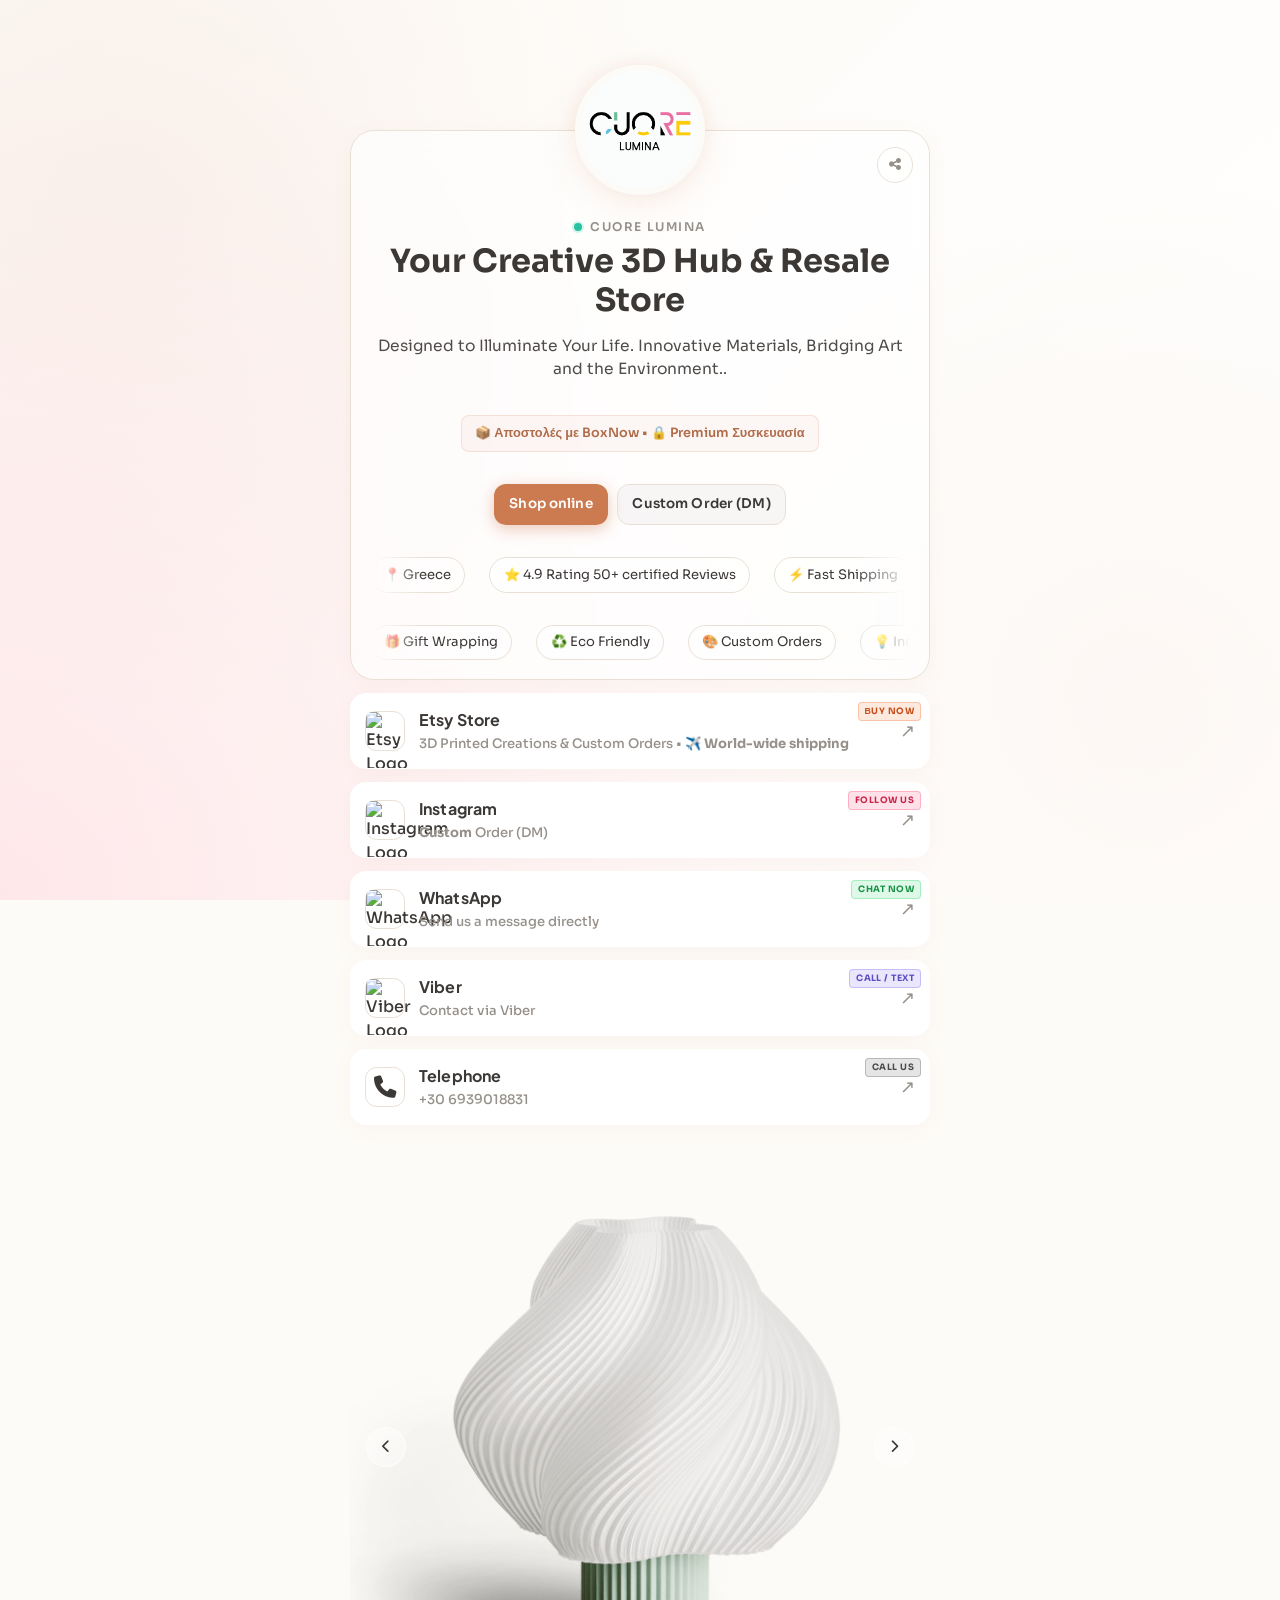
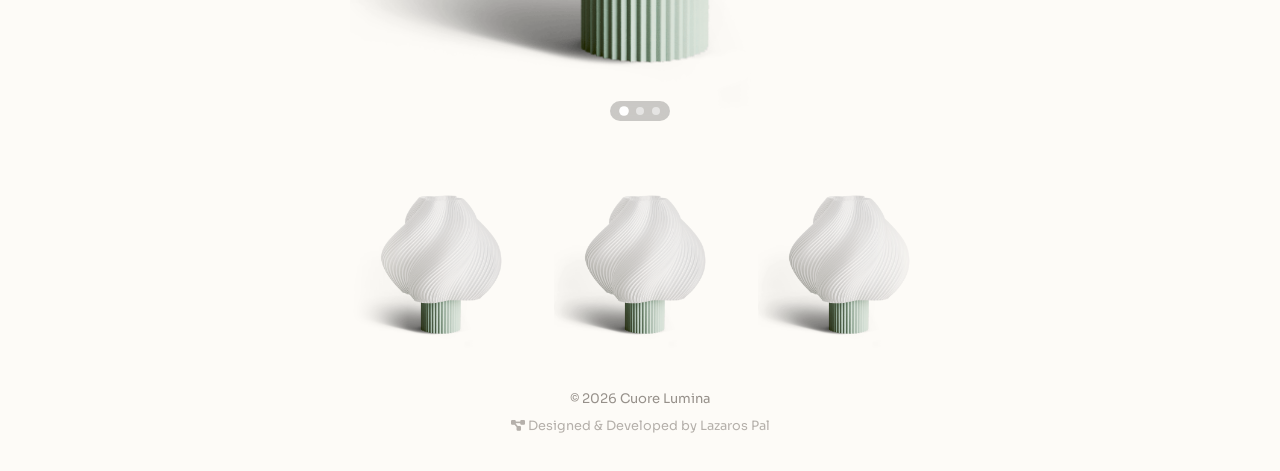
==== index.html @ 515c7767 "Add files via upload" ====
<!doctype html>
<html lang="el">
  <head>
    <meta charset="UTF-8" />
    <meta name="viewport" content="width=device-width, initial-scale=1" />
    <title>Cuore Lumina | Innovative 3D Art & Decor</title>
    
    <!-- Favicon & Icons -->
    <link rel="icon" type="image/x-icon" href="imgs/favicon_io/favicon.ico">
    <link rel="apple-touch-icon" sizes="180x180" href="imgs/favicon_io/apple-touch-icon.png">
    <link rel="icon" type="image/png" sizes="32x32" href="imgs/favicon_io/favicon-32x32.png">
    <link rel="icon" type="image/png" sizes="16x16" href="imgs/favicon_io/favicon-16x16.png">
    <link rel="manifest" href="imgs/favicon_io/site.webmanifest">

    <!-- SEO & Social Meta Tags -->
    <meta name="description" content="Official link page for Cuore Lumina. Discover innovative 3D printed art, eco-friendly materials, and unique home decor designed to illuminate your life. Shop on Etsy & Contact us." />
    <meta name="keywords" content="Cuore Lumina, 3D printing, Innovative Materials, Art, Environment, Etsy, Greece, Custom 3D Prints, Home Decor, Handmade" />
    <meta name="author" content="Lazaros Pal" />
    <meta name="theme-color" content="#fdfbf7" />

    <!-- Open Graph (Facebook/Instagram/LinkedIn) -->
    <meta property="og:type" content="website" />
    <meta property="og:url" content="https://cuorelumina.gr/" />
    <meta property="og:title" content="Cuore Lumina | Innovative 3D Art & Decor" />
    <meta property="og:description" content="Designed to Illuminate Your Life. Innovative Materials, Bridging Art and the Environment. Shop unique 3D prints on Etsy." />
    <meta property="og:image" content="imgs/cuore lumina.png" />
    <meta property="og:locale" content="en_US" />

    <!-- Twitter Card -->
    <meta name="twitter:card" content="summary_large_image" />
    <meta name="twitter:url" content="https://cuorelumina.gr/" />
    <meta name="twitter:title" content="Cuore Lumina | Innovative 3D Art & Decor" />
    <meta name="twitter:description" content="Designed to Illuminate Your Life. Innovative Materials, Bridging Art and the Environment." />
    <meta name="twitter:image" content="imgs/cuore lumina.png" />

    <link rel="preconnect" href="https://fonts.googleapis.com" />
    <link rel="preconnect" href="https://fonts.gstatic.com" crossorigin />
    <link
      href="https://fonts.googleapis.com/css2?family=Sora:wght@400;500;600;700;800&family=Plus+Jakarta+Sans:wght@500;600;700&display=swap"
      rel="stylesheet"
    />
    <link rel="stylesheet" href="https://cdnjs.cloudflare.com/ajax/libs/font-awesome/6.4.0/css/all.min.css">
    <link href="https://unpkg.com/aos@2.3.1/dist/aos.css" rel="stylesheet">
    <link rel="stylesheet" href="styles.css" />
    <script defer src="script.js"></script>

    <script type="application/ld+json">
      {
        "@context": "https://schema.org",
        "@type": "Brand",
        "name": "Cuore Lumina",
        "slogan": "Designed to Illuminate Your Life",
        "image": "imgs/cuore lumina.png",
        "address": {
          "@type": "PostalAddress",
          "addressLocality": "Xanthi",
          "addressCountry": "GR"
        },
        "sameAs": [
          "https://www.instagram.com/cuorelumina",
          "https://www.etsy.com/shop/CuoreLumina"
        ]
      }
    </script>
  </head>
  <body>
    <!-- Loading Screen -->
    <div id="loader" class="loader-overlay">
      <div class="spinner-container">
        <img src="imgs/cuore lumina.png" alt="Loading..." class="spinner-logo">
        <div class="spinner-ring"></div>
      </div>
      <div class="loader-footer">
        <p>© <span id="year-loader"></span> Cuore Lumina</p>
        <p>Designed & Developed by Lazaros Pal</p>
      </div>
    </div>

    <div class="background" aria-hidden="true"></div>
    <main class="page">
      <section class="profile" data-aos="fade-down" data-aos-duration="1000">
        <!-- Share Button -->
        <button id="shareBtn" class="share-btn" aria-label="Share">
          <i class="fa-solid fa-share-nodes"></i>
        </button>

        <div class="profile-header">
          <a href="/"><img src="imgs/cuore lumina.png" alt="Cuore Lumina Logo" class="profile-logo" width="96" height="96"></a>
          <div>
            <p class="eyebrow">
              <span class="status-dot"></span>
              Cuore Lumina
            </p>
            <h1>Your Creative 3D Hub & Resale Store</h1>
          </div>
        </div>
        
        <p class="intro">
          Designed to Illuminate Your Life. Innovative Materials, Bridging Art and the Environment..
          <br><br>
          <span class="highlight-box">📦 Αποστολές με BoxNow • 🔒 Premium Συσκευασία</span>
        </p>

        <div class="cta-row" aria-label="Primary actions">
          <a
            class="cta primary"
            href="https://www.etsy.com/shop/CuoreLumina"
            target="_blank"
            rel="noopener noreferrer"
            >Shop online</a
          >
          <a
            class="cta secondary"
            href="https://www.instagram.com/cuorelumina"
            target="_blank"
            rel="noopener noreferrer"
            >Custom Order (DM)</a
          >
        </div>

        <div class="marquee-container" aria-label="Seller Stats">
            <div class="marquee-track">
                <!-- Original Content -->
                <span class="chip">📍 Greece</span>
                <span class="chip">⭐ 4.9 Rating 50+ certified Reviews</span>
                <span class="chip">⚡ Fast Shipping</span>
                <span class="chip">✅ Verified Seller</span>
                <a href="https://www.etsy.com/shop/PrintPalGR?ref=dashboard-header" target="_blank" rel="noopener noreferrer" class="chip-link"><span class="chip">✈️ World-wide shipping on Etsy Store</span></a>

                <!-- Duplicated Content for Seamless Loop -->
                <span class="chip">📍 Greece</span>
                <span class="chip">⭐ 4.9 Rating 50+ certified Reviews</span>
                <span class="chip">⚡ Fast Shipping</span>
                <span class="chip">✅ Verified Seller</span>
                <a href="https://www.etsy.com/shop/PrintPalGR?ref=dashboard-header" target="_blank" rel="noopener noreferrer" class="chip-link"><span class="chip">✈️ World-wide shipping on Etsy Store</span></a>
            </div>
        </div>

        <!-- Second Marquee -->
        <div class="marquee-container" aria-label="More Stats">
            <div class="marquee-track-reverse">
                <!-- Original Content -->
                <span class="chip">🎁 Gift Wrapping</span>
                <span class="chip">♻️ Eco Friendly</span>
                <span class="chip">🎨 Custom Orders</span>
                <span class="chip">💡 Innovative Design</span>
                <span class="chip">🔍 Quality Checked</span>

                <!-- Duplicated Content for Seamless Loop -->
                <span class="chip">🎁 Gift Wrapping</span>
                <span class="chip">♻️ Eco Friendly</span>
                <span class="chip">🎨 Custom Orders</span>
                <span class="chip">💡 Innovative Design</span>
                <span class="chip">🔍 Quality Checked</span>
            </div>
        </div>
      </section>
      <section class="links" aria-label="Shop links">
       <!-- <a
          class="card"
          data-aos="fade-up"
          data-aos-delay="50"
          href="https://vendora.gr/@lazarospal"
          target="_blank"
          rel="noopener noreferrer"
          data-accent="vendora"
        >
          <span class="badge vendora">For GR BG CY</span>
          <span class="icon logo" aria-hidden="true" style="background: transparent">
            <img
              src="https://www.google.com/s2/favicons?domain=vendora.gr&sz=64"
              alt="Vendora Logo"
              class="img-logo"
            />
          </span>
          <span class="content">
            <strong>Vendora Shop</strong>
            <small>Άμεση αγορά σε <b>Ελλάδα</b>, <b>Κύπρο</b> και <b>Βουλγαρία</b> • 4.9 ⭐ Rating 31 reviews</small>
          </span>
          <span class="arrow" aria-hidden="true">↗</span>
        </a>

        <a
          class="card"
          data-aos="fade-up"
          data-aos-delay="100"
          href="https://www.vinted.gr/member/240946193"
          target="_blank"
          rel="noopener noreferrer"
          data-accent="vinted"
        >
          <span class="badge vinted">FOR GR RO HU</span>
          <span class="icon logo" aria-hidden="true" style="background: transparent">
            <img
              src="https://www.google.com/s2/favicons?domain=vinted.gr&sz=64"
              alt="Vinted Logo"
              class="img-logo"
            />
          </span>
          <span class="content">
            <strong>Vinted</strong>
            <small>Άμεση αγορά σε <b>Ελλάδα</b>, <b>Ρουμανία</b> και <b>Ουγγαρία</b> • 5 ⭐ Rating 28 reviews</small>
          </span>
          <span class="arrow" aria-hidden="true">↗</span>
        </a>-->

        <a
          class="card"
          data-aos="fade-up"
          data-aos-delay="150"
          href="https://www.etsy.com/shop/CuoreLumina"
          target="_blank"
          rel="noopener noreferrer"
          data-accent="etsy"
        >
          <span class="badge etsy">Βuy now</span>
          <span class="icon logo" aria-hidden="true" style="background: transparent">
            <img
              src="https://www.google.com/s2/favicons?domain=etsy.com&sz=64"
              alt="Etsy Logo"
              class="img-logo"
            />
          </span>
          <span class="content">
            <strong>Etsy Store</strong>
            <small>3D Printed Creations & Custom Orders • ✈️ <b>World-wide shipping</b></small>
          </span>
          <span class="arrow" aria-hidden="true">↗</span>
        </a>

        <a
          class="card"
          data-aos="fade-up"
          data-aos-delay="200"
          href="https://www.instagram.com/cuorelumina/"
          target="_blank"
          rel="noopener noreferrer"
          data-accent="instagram"
        >
          <span class="badge instagram">follow us</span>
          <span class="icon logo" aria-hidden="true" style="background: transparent">
            <img
              src="https://www.google.com/s2/favicons?domain=instagram.com&sz=64"
              alt="Instagram Logo"
              class="img-logo"
            />
          </span>
          <span class="content">
            <strong>Instagram</strong>
            <small><b>Custom</b> Order (DM)</small>
          </span>
          <span class="arrow" aria-hidden="true">↗</span>
        </a>

        <a
          class="card"
          data-aos="fade-up"
          data-aos-delay="250"
          href="https://wa.me/306939018831?text=hi,%20I%27m%20interested%20in%20booking%20a%20Stay"
          target="_blank"
          rel="noopener noreferrer"
          data-accent="whatsapp"
        >
          <span class="badge whatsapp">Chat now</span>
          <span class="icon logo whatsapp" aria-hidden="true" style="background: transparent">
            <img
              src="https://www.google.com/s2/favicons?domain=whatsapp.com&sz=64"
              alt="WhatsApp Logo"
              class="img-logo"
            />
          </span>
          <span class="content">
            <strong>WhatsApp</strong>
            <small>Send us a message directly</small>
          </span>
          <span class="arrow" aria-hidden="true">↗</span>
        </a>

        <a
          class="card"
          data-aos="fade-up"
          data-aos-delay="300"
          href="viber://add?number=306939018831"
          target="_blank"
          rel="noopener noreferrer"
          data-accent="viber"
        >
          <span class="badge viber">Call / Text</span>
          <span class="icon logo viber" aria-hidden="true" style="background: transparent">
            <img
              src="https://www.google.com/s2/favicons?domain=viber.com&sz=64"
              alt="Viber Logo"
              class="img-logo"
            />
          </span>
          <span class="content">
            <strong>Viber</strong>
            <small>Contact via Viber</small>
          </span>
          <span class="arrow" aria-hidden="true">↗</span>
        </a>
        
        <a
          class="card"
          data-aos="fade-up"
          data-aos-delay="350"
          href="tel:+306939018831"
          data-accent="phone"
        >
          <span class="badge phone">Call Us</span>
          <span class="icon logo phone" aria-hidden="true" style="background: transparent">
            <i class="fa-solid fa-phone" style="font-size: 1.4rem; color: var(--text);"></i>
          </span>
          <span class="content">
            <strong>Telephone</strong>
            <small>+30 6939018831</small>
          </span>
          <span class="arrow" aria-hidden="true">↗</span>
        </a>
      </section>
      
      <div class="carousel-container" data-aos="fade-up" data-aos-delay="400">
        <div class="carousel-track">
          <!-- Slide 1 -->
          <div class="carousel-slide">
            <img src="imgs/219f5abedfc7fcef9a69c03b7e88f12a.png" alt="Showcase 1" class="carousel-image">
          </div>
          <!-- Slide 2 (Same image for now) -->
          <div class="carousel-slide">
            <img src="imgs/219f5abedfc7fcef9a69c03b7e88f12a.png" alt="Showcase 2" class="carousel-image">
          </div>
          <!-- Slide 3 (Same image for now) -->
          <div class="carousel-slide">
            <img src="imgs/219f5abedfc7fcef9a69c03b7e88f12a.png" alt="Showcase 3" class="carousel-image">
          </div>
        </div>
        
        <button class="carousel-btn prev-btn" aria-label="Previous Slide"><i class="fa-solid fa-chevron-left"></i></button>
        <button class="carousel-btn next-btn" aria-label="Next Slide"><i class="fa-solid fa-chevron-right"></i></button>
        
        <div class="carousel-dots"></div>
      </div>

      <!-- Image Marquee Gallery -->
      <div class="marquee-container" aria-label="Image Gallery" style="margin-top: 2.5rem; margin-bottom: 2rem;">
        <div class="marquee-track">
           <!-- Original Set -->
           <img src="imgs/219f5abedfc7fcef9a69c03b7e88f12a.png" class="marquee-img" alt="Gallery 1" loading="lazy">
           <img src="imgs/219f5abedfc7fcef9a69c03b7e88f12a.png" class="marquee-img" alt="Gallery 2" loading="lazy">
           <img src="imgs/219f5abedfc7fcef9a69c03b7e88f12a.png" class="marquee-img" alt="Gallery 3" loading="lazy">
           <img src="imgs/219f5abedfc7fcef9a69c03b7e88f12a.png" class="marquee-img" alt="Gallery 4" loading="lazy">
           <img src="imgs/219f5abedfc7fcef9a69c03b7e88f12a.png" class="marquee-img" alt="Gallery 5" loading="lazy">
           
           <!-- Duplicated Set -->
           <img src="imgs/219f5abedfc7fcef9a69c03b7e88f12a.png" class="marquee-img" alt="Gallery 1" loading="lazy">
           <img src="imgs/219f5abedfc7fcef9a69c03b7e88f12a.png" class="marquee-img" alt="Gallery 2" loading="lazy">
           <img src="imgs/219f5abedfc7fcef9a69c03b7e88f12a.png" class="marquee-img" alt="Gallery 3" loading="lazy">
           <img src="imgs/219f5abedfc7fcef9a69c03b7e88f12a.png" class="marquee-img" alt="Gallery 4" loading="lazy">
           <img src="imgs/219f5abedfc7fcef9a69c03b7e88f12a.png" class="marquee-img" alt="Gallery 5" loading="lazy">
        </div>
      </div>

      <footer class="footer reveal-up">
        <p>© <span id="year"></span> Cuore Lumina</p>
        <div class="developer-signature">
        <i class="fas fa-project-diagram"></i>  Designed & Developed by <a href="https://github.com/Lazpal" target="_blank" rel="noopener noreferrer">Lazaros Pal</a>
    </div>  
    </footer>
    </main>

    <!-- Share Modal -->
    <dialog id="shareModal" class="share-modal">
        <div class="modal-content">
            <button class="modal-close" id="closeModal">&times;</button>
            <h3 style="margin-top: 0;">Scan or Share</h3>
            <div class="qr-container">
                <img id="qrCode" src="" alt="QR Code" class="qr-code">
            </div>
            <p class="modal-text">Scan to visit on mobile</p>
            <div class="share-actions">
                <button class="share-action-btn" id="copyLink">
                    <i class="fa-regular fa-copy"></i>
                    <span>Copy Link</span>
                </button>
                <button class="share-action-btn" id="nativeShare">
                    <i class="fa-solid fa-share-nodes"></i>
                    <span>Share</span>
                </button>
            </div>
        </div>
    </dialog>

    <!-- AOS Animation Library -->
    <script src="https://unpkg.com/aos@2.3.1/dist/aos.js"></script>
    
    <!-- Quicklink Library -->
    <script src="https://unpkg.com/quicklink@2.3.0/dist/quicklink.umd.js"></script>
    <script>
      // Initialize AOS
      AOS.init({
        duration: 800,
        once: true,
        offset: 50
      });

      // Initialize Quicklink when the page loads
      window.addEventListener('load', () => {
         quicklink.listen({
          limit: 5 // Limit parallel requests to save bandwidth
         }); 
      });
    </script>
  </body>
</html>
---- styles.css ----
:root {
  /* Cuore Lumina Theme - Warm & Natural */
  --bg: #fdfbf7; /* Very light warm beige/cream */
  --surface: #ffffff;
  --surface-strong: #f4efe9;
  --text: #3c3836; /* Warm dark grey/brown */
  --muted: #96908a;
  --line: #e8e0d5;

  /* Brand Accents */
  --primary-accent: #cc7a50; /* Terracotta / Warm Clay */
  --secondary-accent: #e6b89c; /* Soft Peach / Light Clay */
  --glow-color: rgba(204, 122, 80, 0.4);
  
  --vendora: #28c2a0;
  --vinted: #007782;
  --etsy: #f46b2d;
  --instagram: #E1306C;
  --telegram: #0088cc;
  --whatsapp: #25D366;
  --viber: #7360f2;
  --phone: #555555;

  --radius-lg: 24px;
  --radius-md: 16px;
  --max-width: 580px;

  --shadow-sm: 0 4px 20px rgba(204, 122, 80, 0.06);
  --shadow-lg: 0 10px 40px rgba(204, 122, 80, 0.12);
  --transition-normal: 0.3s cubic-bezier(0.25, 0.46, 0.45, 0.94);
}

* {
  box-sizing: border-box;
}

::selection {
  background: rgba(204, 122, 80, 0.2);
  color: var(--text);
}

/* Custom Scrollbar */
::-webkit-scrollbar {
  width: 8px;
}

::-webkit-scrollbar-track {
  background: var(--bg);
}

::-webkit-scrollbar-thumb {
  background: var(--secondary-accent);
  border-radius: 4px;
}

::-webkit-scrollbar-thumb:hover {
  background: var(--primary-accent);
}

html,
body {
  margin: 0;
  min-height: 100%;
}

body {
  margin: 0;
  min-height: 100%;
  color: var(--text);
  font-family: "Sora", "Segoe UI", sans-serif;
  background: var(--bg);
  line-height: 1.5;
  -webkit-font-smoothing: antialiased;
  text-rendering: optimizeLegibility;
  overflow-x: hidden;
  /* Removed animation: fadeIn from body to prevent loader from fading */
}

a {
    text-decoration: none;
    color: inherit;
    transition: var(--transition-normal);
}

a:hover {
    transform: translateY(-2px);
    box-shadow: var(--shadow-lg);
    color: var(--text); 
}

/* Animated underline for Card Titles and Chip links */
.card strong,
.chips a span {
  position: relative;
  display: inline-block;
  width: fit-content; /* Ensure underline only spans the text width, not the flex/grid item width */
}

.card strong::after,
.chips a span::after {
  content: '';
  position: absolute;
  width: 0;
  height: 2px;
  bottom: -2px;
  left: 0;
  background: var(--text);
  transition: width 0.3s ease;
}

.card:hover strong::after,
.chips a:hover span::after {
  width: 100%;
}

ul {
    list-style: none;
}

button {
    border: none;
    background: none;
    cursor: pointer;
    font-family: inherit;
}


/* Body Animation on Load */
body {
  margin: 0;
  font-family: "Sora", "Segoe UI", sans-serif;
  line-height: 1.5;
  background-color: var(--bg);
  color: var(--text);
  overflow-x: hidden;
  /* animation: fadeIn 1.2s ease-out; REMOVED to keep loader visible */
  -webkit-font-smoothing: antialiased;
  text-rendering: optimizeLegibility;
}

@keyframes fadeIn {
  from { opacity: 0; filter: blur(4px); }
  to { opacity: 1; filter: blur(0); }
}

.background {
  position: fixed;
  inset: 0;
  z-index: -1;
  background:
    /* New Light Pink from Bottom Left */
    radial-gradient(circle at 0% 100%, rgba(255, 192, 203, 0.35), transparent 55%),
    
    /* Existing Warm Gradients */
    radial-gradient(circle at 10% 20%, rgba(204, 122, 80, 0.08), transparent 40%),
    radial-gradient(circle at 90% 80%, rgba(230, 184, 156, 0.1), transparent 40%),
    
    /* Base */
    linear-gradient(135deg, #fdfbf7 0%, #ffffff 100%);
  will-change: transform;
}

/* @keyframes bgPulse removed */

.page {
  animation: fadeIn 1.2s ease-out; /* Moved fade in here so loader stays visible */
  width: min(var(--max-width), calc(100% - 2rem));
  margin-inline: auto;
  padding: 3.6rem 0 2.2rem;
  /* Removed conflicts with AOS animation */
}
/*
@keyframes slideUpFade {
  from { 
    opacity: 0;
    transform: translateY(30px);
  }
  to {
    opacity: 1;
    transform: translateY(0);
  }
}
*/

.profile {
  position: relative; /* Added for share button positioning */
  padding: 1.2rem;
  /* Push the profile down to make room for the floating logo */
  margin-top: 4.5rem; 
  border: 1px solid var(--line);
  border-radius: var(--radius-lg);
  /* Light theme glassmorphism */
  background: rgba(255, 255, 255, 0.65);
  backdrop-filter: blur(20px);
  -webkit-backdrop-filter: blur(20px);
  box-shadow: var(--shadow-sm);
  display: flex;
  flex-direction: column;
  gap: 1rem;
  /* Ensure the logo can pop out of the top */
  overflow: visible;
  transition: transform 0.4s ease, box-shadow 0.4s ease;
}

.profile:hover {
  transform: translateY(-2px);
  box-shadow: var(--shadow-lg);
}

.profile-header {
  display: flex;
  flex-direction: column;
  align-items: center;
  text-align: center;
  gap: 1rem;
}

.profile-logo {
  width: 130px;
  height: 130px;
  border-radius: 50%; /* Circle shape */
  /* Pull the logo up outside the box */
  margin-top: -85px; 
  /* Create a "cutout" effect by matching the body background */
  border: 6px solid var(--bg); 
  background: var(--surface);
  object-fit: contain; /* Ensure logo fits well */
  flex-shrink: 0;
  /* Warmer shadow */
  box-shadow: 0 10px 40px rgba(230, 184, 156, 0.2), 
              0 0 20px rgba(204, 122, 80, 0.1); 
  transition: transform 0.5s cubic-bezier(0.34, 1.56, 0.64, 1);
}

.profile:hover .profile-logo {
  transform: scale(1.05) rotate(3deg);
}

.highlight-box {
  display: inline-block;
  margin-top: 0.8em;
  padding: 0.6em 1em;
  border-radius: 8px;
  background: rgba(204, 122, 80, 0.06); /* Faint terracotta */
  border: 1px solid rgba(204, 122, 80, 0.2);
  color: #a85d38; /* Darker terracotta text */
  font-size: 0.8rem;
  font-weight: 600;
  transition: all 0.3s ease;
}

.highlight-box:hover {
  background: rgba(204, 122, 80, 0.12);
  transform: scale(1.02);
}

.img-logo {
   transition: transform 0.4s cubic-bezier(0.175, 0.885, 0.32, 1.275);
}

.card:hover .img-logo {
   transform: scale(1.15) rotate(-5deg);
   animation: none; /* Disable old floatBounce on hover for snappier feel */
}

.badge {
  position: absolute;
  top: 8px;
  right: 8px;
  left: auto;
  font-size: 0.55rem;
  font-weight: 700;
  padding: 2px 6px;
  border-radius: 4px;
  text-transform: uppercase;
  letter-spacing: 0.05em;
  z-index: 2;
  /* Default fallback */
  background: var(--muted);
  color: #fff;
}

.badge.vendora {
  background: rgba(40, 194, 160, 0.15);
  color: #1a8c73;
  border: 1px solid rgba(40, 194, 160, 0.3);
}

.badge.vinted {
  background: rgba(0, 119, 130, 0.15);
  color: #005f68;
  border: 1px solid rgba(0, 119, 130, 0.3);
}

.badge.etsy {
  background: rgba(244, 107, 45, 0.15);
  color: #c74d1a;
  border: 1px solid rgba(244, 107, 45, 0.3);
}

.badge.instagram {
  background: rgba(255, 65, 109, 0.15);
  color: #cc2348;
  border: 1px solid rgba(255, 65, 109, 0.3);
}

.badge.telegram {
  background: rgba(34, 158, 217, 0.15);
  color: #166da0;
  border: 1px solid rgba(34, 158, 217, 0.3);
}

.badge.whatsapp {
  background: rgba(37, 211, 102, 0.15);
  color: #1a9246;
  border: 1px solid rgba(37, 211, 102, 0.3);
}

.badge.viber {
  background: rgba(115, 96, 242, 0.15);
  color: #5c4cc2;
  border: 1px solid rgba(115, 96, 242, 0.3);
}

.badge.phone {
  background: rgba(85, 85, 85, 0.15);
  color: #4a4a4a;
  border: 1px solid rgba(85, 85, 85, 0.3);
}

.card {
  position: relative;
  display: flex;
  align-items: center;
  gap: 1.2rem;
  padding: 1.2rem;
  background: var(--surface);
  border: 1px solid var(--line);
  border-radius: var(--radius-md);
  text-decoration: none;
  color: var(--text);
  font-weight: 500;
  overflow: hidden;
  transition: transform 0.3s cubic-bezier(0.2, 0.8, 0.2, 1), background-color 0.3s ease, border-color 0.3s ease;
}

.card:active {
  transform: scale(0.98);
}


.eyebrow {
  margin: 0 0 0.4rem;
  font-size: 0.75rem;
  text-transform: uppercase;
  letter-spacing: 0.12em;
  color: var(--muted);
  display: flex;
  align-items: center;
  justify-content: center; /* Center the dot and text */
  gap: 0.5rem;
  font-weight: 600;
}

.status-dot {
  width: 8px;
  height: 8px;
  background: #28c2a0; /* Vendora green for "Available" */
  border-radius: 50%;
  box-shadow: 0 0 0 2px rgba(40, 194, 160, 0.2);
  animation: statusPulse 2s infinite;
}

h1 {
  margin: 0; /* Let flex gap handle spacing */
  font-size: clamp(1.4rem, 1.2rem + 2vw, 2rem);
  line-height: 1.2;
  color: var(--text);
  font-weight: 700;
}

.intro {
  margin: 0 auto; /* Center horizontally */
  text-align: center; /* Center text */
  color: var(--text);
  font-size: 0.97rem;
  max-width: 60ch;
  opacity: 0.9;
}

.cta-row {
  display: flex;
  justify-content: center; /* Center buttons */
  flex-wrap: wrap;
  gap: 0.6rem;
  margin-top: 1rem;
}

.cta {
  text-decoration: none;
  border-radius: 12px;
  padding: 0.62rem 0.88rem;
  font-size: 0.84rem;
  font-weight: 600;
  letter-spacing: 0.01em;
  border: 1px solid transparent;
  transition: transform 150ms ease, border-color 150ms ease, background-color 150ms ease;
  position: relative;
  overflow: hidden;
}

.cta.primary {
  color: #fff;
  background: var(--primary-accent);
  border-color: transparent;
  box-shadow: 0 4px 15px var(--glow-color);
  animation: btnPulse 3s infinite;
}

/* Shine effect from indias.css */
.cta.primary::before {
  content: '';
  position: absolute;
  top: 0;
  left: -100%;
  width: 100%;
  height: 100%;
  background: linear-gradient(120deg, transparent, rgba(255, 255, 255, 0.4), transparent);
  transition: all 0.6s;
}

.cta:hover::before {
  left: 100%;
}

.cta.secondary {
  color: var(--text);
  background: rgba(0, 0, 0, 0.03); /* Subtle dark for light theme */
  border: 1px solid var(--line);
}

.cta:hover,
.cta:focus-visible {
  transform: translateY(-2px);
  box-shadow: 0 4px 12px rgba(0,0,0,0.1);
}


.cta.primary:hover,
.cta.primary:focus-visible {
  background: #bf6a40; /* Warmer terracotta on hover */
}

.cta.secondary:hover,
.cta.secondary:focus-visible {
  border-color: var(--secondary-accent);
  background: rgba(0, 0, 0, 0.05);
}

.chips {
  display: flex; /* Kept for legacy if needed, but new marquee uses different class */
  flex-wrap: wrap;
  gap: 0.55rem;
  margin-top: 1rem;
}

.chips span {
  border: 1px solid var(--line);
  border-radius: 999px;
  padding: 0.42rem 0.72rem;
  font-size: 0.79rem;
  color: var(--muted);
  background: rgba(255, 255, 255, 0.01);
}

/* Marquee Styles */
.marquee-container {
  width: 100%;
  overflow: hidden;
  margin-top: 1rem; /* Reduced from 1.5rem */
  mask-image: linear-gradient(to right, transparent, black 10%, black 90%, transparent);
  -webkit-mask-image: linear-gradient(to right, transparent, black 10%, black 90%, transparent);
}

.marquee-track {
  display: flex;
  gap: 1.5rem;
  width: max-content;
  animation: marquee 20s linear infinite;
}

.marquee-track-reverse {
  display: flex;
  gap: 1.5rem;
  width: max-content;
  animation: marquee-reverse 20s linear infinite;
}

/* Pause on hover so users can read/click */
.marquee-container:hover .marquee-track,
.marquee-container:hover .marquee-track-reverse {
  animation-play-state: paused;
}

.marquee-img {
  height: 180px; /* Fixed height for consistency */
  width: auto;
  border-radius: var(--radius-md);
  /* box-shadow: var(--shadow-sm); REMOVED */
  transition: transform 0.3s ease;
  object-fit: cover;
  aspect-ratio: 1/1; /* Square images like instagram */
}

.marquee-img:hover {
  transform: scale(1.05);
  /* box-shadow: var(--shadow-lg); REMOVED */
}

.chip {
  display: inline-flex;
  border: 1px solid var(--line);
  border-radius: 999px;
  padding: 0.42rem 0.82rem;
  font-size: 0.82rem;
  color: var(--text);
  background: rgba(255, 255, 255, 0.5); /* Semi-transparent white */
  white-space: nowrap;
  backdrop-filter: blur(4px);
}

.chip-link {
    text-decoration: none;
    color: inherit;
    display: inline-flex;
}

@keyframes marquee {
  0% {
    transform: translateX(0);
  }
  100% {
    /* Move by -50% because the track contains 2 sets of items. 
       Need to calculate exact width or rely on half the track width if items are identical.
       Since we don't know the exact pixel width, assuming the content is duplicated exactly once,
       -50% of the total track width is exactly one set of items. 
    */
    transform: translateX(-50%);
  }
}

@keyframes marquee-reverse {
  0% {
    transform: translateX(-50%);
  }
  100% {
    transform: translateX(0);
  }
}

.marquee-container:hover .marquee-track-reverse {
  animation-play-state: paused;
}

.links {
  margin-top: 0.8rem; /* Reduced from 1rem to bring closer */
  display: grid;
  gap: 0.8rem;
  width: 100%;
}

.featured-image {
  width: 100%;
  height: auto;
  border-radius: var(--radius-md);
  margin-top: 1rem;
  display: block;
  /* Removed box-shadow to avoid frame effect */
}

.card {
  display: flex;
  align-items: center;
  gap: 0.85rem;
  border: 1px solid transparent;
  border-radius: var(--radius-md);
  padding: 0.88rem 0.9rem;
  text-decoration: none;
  color: var(--text);
  background: #ffffff; /* Clean white card */
  box-shadow: var(--shadow-sm);
  transition: transform 180ms ease, border-color 180ms ease, box-shadow 180ms ease;
}

.card:hover,
.card:focus-visible {
  transform: translateY(-2px);
  border-color: var(--primary-accent);
  box-shadow: var(--shadow-lg);
}

.card:focus-visible {
  outline: 2px solid var(--primary-accent);
  outline-offset: 2px;
}

.card[data-accent="vendora"]:hover {
  background: rgba(40, 194, 160, 0.05);
  border-color: var(--vendora);
}

.card[data-accent="vinted"]:hover {
  background: rgba(0, 119, 130, 0.05);
  border-color: var(--vinted);
}

.card[data-accent="etsy"]:hover {
  background: rgba(244, 107, 45, 0.05);
  border-color: var(--etsy);
}

.card[data-accent="instagram"]:hover {
  background: rgba(225, 48, 108, 0.05);
  border-color: var(--instagram);
}

.card[data-accent="telegram"]:hover {
  background: rgba(0, 136, 204, 0.05);
  border-color: var(--telegram);
}

.card[data-accent="whatsapp"]:hover {
  background: rgba(37, 211, 102, 0.05); /* --whatsapp */
  border-color: var(--whatsapp);
}

.card[data-accent="viber"]:hover {
  background: rgba(115, 96, 242, 0.05); /* --viber */
  border-color: var(--viber);
}

.card[data-accent="phone"]:hover {
  background: rgba(85, 85, 85, 0.05); /* --phone */
  border-color: var(--phone);
}

.icon {
  width: 2.5rem;
  height: 2.5rem;
  border-radius: 0.72rem;
  display: grid;
  place-items: center;
  border: 1px solid var(--line);
  background: #f0f0f0;
  flex-shrink: 0;
}

.logo {
  display: grid;
  place-items: center;
}

.img-logo {
  width: 100%;
  height: 100%;
  object-fit: contain;
  border-radius: 6px; /* slightly round the icons */
}

/* Logos use inline images, so specific backgrounds might not be needed if images are transparent, 
   but keeping them for fallback or style */
.logo.vendora { background: transparent; }
.logo.vinted { background: transparent; }
.logo.etsy { background: transparent; }
.logo.instagram { background: transparent; }
.logo.telegram { background: transparent; }
.logo.whatsapp { background: transparent; }
.logo.viber { background: transparent; }
.logo.phone { background: transparent; }

.content {
  display: grid;
  gap: 0.15rem;
  min-width: 0;
  flex: 1;
}

.content strong {
  font-family: "Plus Jakarta Sans", "Segoe UI", sans-serif;
  letter-spacing: 0.01em;
  font-size: 1rem;
  color: var(--text);
}

.content small {
  font-size: 0.82rem;
  color: var(--muted);
  white-space: nowrap;
  overflow: hidden;
  text-overflow: ellipsis;
}

.arrow {
  font-size: 1.1rem;
  color: var(--muted); /* Darker on light theme */
  transition: transform 0.2s ease, color 0.2s ease;
}

.card:hover .arrow {
  transform: translate(2px, -2px);
  color: var(--text);
}

.footer {
  margin-top: 1.2rem;
  text-align: center;
  color: var(--muted);
  font-size: 0.82rem;
}

.footer p {
  margin: 0.2rem 0;
}

.note {
  color: #9aa4b5;
}

.reveal-up {
  opacity: 0;
  transform: translateY(12px);
  animation: revealUp 0.55s ease forwards;
}

.links .reveal-up:nth-child(1) {
  animation-delay: 0.06s;
}

.links .reveal-up:nth-child(2) {
  animation-delay: 0.12s;
}

.links .reveal-up:nth-child(3) {
  animation-delay: 0.18s;
}

.links .reveal-up:nth-child(5) {
  animation-delay: 0.3s;
}

.links .reveal-up:nth-child(4) {
  animation-delay: 0.24s;
}

@keyframes revealUp {
  to {
    opacity: 1;
    transform: translateY(0);
  }
}
@keyframes statusPulse {
  0% {
    box-shadow: 0 0 0 0 rgba(40, 194, 160, 0.7);
  }
  70% {
    box-shadow: 0 0 0 6px rgba(40, 194, 160, 0);
  }
  100% {
    box-shadow: 0 0 0 0 rgba(40, 194, 160, 0);
  }
}

@keyframes btnPulse {
  0% {
    box-shadow: 0 0 0 0 rgba(204, 122, 80, 0.7);
  }
  70% {
    box-shadow: 0 0 0 6px rgba(204, 122, 80, 0);
  }
  100% {
    box-shadow: 0 0 0 0 rgba(204, 122, 80, 0);
  }
}

@keyframes floatBounce {
  0%, 100% {
      transform: translateY(0);
  }
  50% {
      transform: translateY(-4px);
  }
}

.card:hover .img-logo {
  animation: floatBounce 2s ease-in-out infinite;
}

@media (max-width: 640px) {
  .page {
    width: min(var(--max-width), calc(100% - 1.2rem));
    padding-top: 2.3rem;
  }

  .profile {
    padding: 1rem;
  }

  .card {
    padding: 0.8rem;
  }

  .cta {
    width: 100%;
    text-align: center;
  }

  .content small {
    white-space: normal;
    overflow: visible;
  }
}

@media (prefers-reduced-motion: reduce) {
  .reveal-up,
  .links .reveal-up:nth-child(1),
  .links .reveal-up:nth-child(2),
  .links .reveal-up:nth-child(3),
  .links .reveal-up:nth-child(4) {
    animation: none;
    opacity: 1;
    transform: none;
  }

  .card {
    transition: none;
  }
}

.developer-signature {
    /* cursor: url('img/dev-icon.svg') 5 5, auto; */
    font-size: 0.8rem;
    opacity: 0.7;
    margin-top: 5px;
    transition: opacity 0.3s ease;
    position: relative;
    display: inline-block;
    color: var(--muted);
}

.developer-signature:hover {
    opacity: 1;
    animation-duration: 1.5s;
}

/* Developer Signature Icon Animation */
.developer-signature i {
    display: inline-block;
    color: inherit;
    animation: iconPulse 2s ease-in-out infinite;
}

@keyframes iconPulse {
    0%, 100% {
        transform: scale(1);
        opacity: 0.7;
    }
    50% {
        transform: scale(1.1);
        opacity: 1;
    }
}

.developer-signature:hover i {
    animation-duration: 0.8s;
}
/* --- New Additions for Share/Loader --- */

/* Loader */
.loader-overlay {
  position: fixed;
  inset: 0;
  width: 100%;
  height: 100%;
  background: var(--bg);
  z-index: 99999;
  display: flex;
  flex-direction: column; /* Changed to column to stack spinner and footer */
  justify-content: center;
  align-items: center;
  transition: opacity 0.5s ease, visibility 0.5s ease;
}

.loader-footer {
  position: absolute;
  bottom: 2rem;
  text-align: center;
  font-size: 0.85rem;
  color: var(--muted);
  opacity: 0.8;
  display: flex;
  flex-direction: column;
  gap: 0.3rem;
  width: 100%;
}

.loader-footer p {
  margin: 0;
}

.loader-overlay.hidden {
  opacity: 0;
  visibility: hidden;
}

.spinner-container {
  position: relative;
  width: 140px;
  height: 140px;
  display: flex;
  justify-content: center;
  align-items: center;
}

.spinner-logo {
  width: 90px;
  height: 90px;
  border-radius: 50%;
  object-fit: cover;
  animation: pulseLogo 1.5s ease-in-out infinite;
  z-index: 10;
}

.spinner-ring {
  position: absolute;
  inset: 0;
  border: 4px solid rgba(204, 122, 80, 0.1);
  border-top-color: var(--primary-accent);
  border-radius: 50%;
  animation: spinner 1s linear infinite;
}

@keyframes pulseLogo {
  0%, 100% { transform: scale(0.95); opacity: 0.8; }
  50% { transform: scale(1.05); opacity: 1; }
}

@keyframes spinner {
  to { transform: rotate(360deg); }
}

/* Share Button */
.share-btn {
  position: absolute;
  top: 1rem;
  right: 1rem;
  background: rgba(255, 255, 255, 0.05); /* Same as chips */
  border: 1px solid var(--line);
  color: var(--muted);
  width: 36px;
  height: 36px;
  border-radius: 50%;
  display: grid;
  place-items: center;
  cursor: pointer;
  transition: all 0.2s ease;
  z-index: 10;
}

.share-btn:hover {
  background: var(--vendora); /* Brand color on hover */
  color: #091214;
  border-color: transparent;
  transform: scale(1.1);
}

/* Share Modal */
dialog.share-modal {
  padding: 0;
  border: none;
  background: transparent;
  width: 100%;
  height: 100%;
  max-width: none;
  max-height: none;
  position: fixed;
  top: 0;
  left: 0;
  margin: 0;
  z-index: 999;
  display: none; /* Controlled by JS/HTML attribute */
}

dialog.share-modal[open] {
  display: grid;
  place-items: center;
}

dialog::backdrop {
    background: rgba(0, 0, 0, 0.4);
    backdrop-filter: blur(2px);
  }

  .modal-content {
    background: var(--surface);
    border: 1px solid var(--line);
    padding: 2rem;
    border-radius: var(--radius-lg);
    text-align: center;
    position: relative;
    width: min(90%, 320px);
    box-shadow: var(--shadow-lg);
    color: var(--text);
    animation: modalPop 0.3s cubic-bezier(0.18, 0.89, 0.32, 1.28);
  }

  @keyframes modalPop {
  from { transform: scale(0.8); opacity: 0; }
  to { transform: scale(1); opacity: 1; }
}

.modal-close {
  position: absolute;
  top: 0.5rem;
  right: 0.8rem;
  font-size: 1.5rem;
  color: var(--muted);
  background: none;
  border: none;
  cursor: pointer;
  padding: 0.2rem;
}

.modal-close:hover {
  color: var(--primary-accent);
}

.qr-container {
  background: var(--surface-strong);
  border-radius: 12px;
  display: inline-block;
  margin: 1rem 0;
}

.qr-code {
  width: 140px;
  height: 140px;
  display: block;
}

.modal-text {
  font-size: 0.9rem;
  color: var(--muted);
  margin-bottom: 1.2rem;
}

.share-actions {
  display: flex;
  gap: 0.8rem;
  justify-content: center;
}

.share-action-btn {
  flex: 1;
  display: flex;
  align-items: center;
  justify-content: center;
  gap: 0.5rem;
  padding: 0.6rem;
  border-radius: 8px;
  background: var(--surface-strong);
  border: 1px solid var(--line);
  color: var(--text);
  font-family: inherit; /* Inherit font-family for buttons */
  font-size: 0.85rem;
  cursor: pointer;
  text-decoration: none;
  transition: all 0.2s ease;
}

.share-action-btn:hover {
  background: var(--secondary-accent);
  border-color: var(--primary-accent);
  color: #fff;
}

/* --- Carousel --- */
.carousel-container {
    position: relative;
    width: 100%;
    margin-top: 2rem;
    overflow: hidden;
    border-radius: var(--radius-md);
    /* box-shadow removed as per request */
    aspect-ratio: 1/1; /* Square to fit more image content */
}

.carousel-track {
    display: flex;
    transition: transform 0.5s ease-in-out;
    height: 100%;
    width: 100%;
}

.carousel-slide {
    min-width: 100%;
    height: 100%;
    flex-shrink: 0;
}

.carousel-image {
    width: 100%;
    height: 100%;
    object-fit: cover;
    display: block;
    border-radius: var(--radius-md); /* Add radius directly to image if container's overflow handles it, but good to be safe if shadow removed from container */
}

/* Carousel Buttons */
.carousel-btn {
    position: absolute;
    top: 50%;
    transform: translateY(-50%);
    background: rgba(255, 255, 255, 0.4); 
    backdrop-filter: blur(4px);
    border: 1px solid rgba(255, 255, 255, 0.6);
    color: var(--text);
    width: 40px;
    height: 40px;
    border-radius: 50%;
    display: flex;
    justify-content: center;
    align-items: center;
    cursor: pointer;
    z-index: 10;
    transition: all 0.3s ease;
}

.carousel-btn:hover {
    background: rgba(255, 255, 255, 0.9);
    transform: translateY(-50%) scale(1.1);
    box-shadow: 0 4px 12px rgba(0,0,0,0.1);
}

.prev-btn { left: 16px; }
.next-btn { right: 16px; }

/* Carousel Dots */
.carousel-dots {
    position: absolute;
    bottom: 16px;
    left: 50%;
    transform: translateX(-50%);
    display: flex;
    gap: 8px;
    z-index: 10;
    padding: 6px 10px;
    background: rgba(0, 0, 0, 0.2); 
    backdrop-filter: blur(4px);
    border-radius: 20px;
}

.carousel-dot {
    width: 8px;
    height: 8px;
    border-radius: 50%;
    background: rgba(255, 255, 255, 0.5);
    cursor: pointer;
    transition: all 0.3s ease;
}

.carousel-dot.active {
    background: #fff;
    transform: scale(1.2);
}
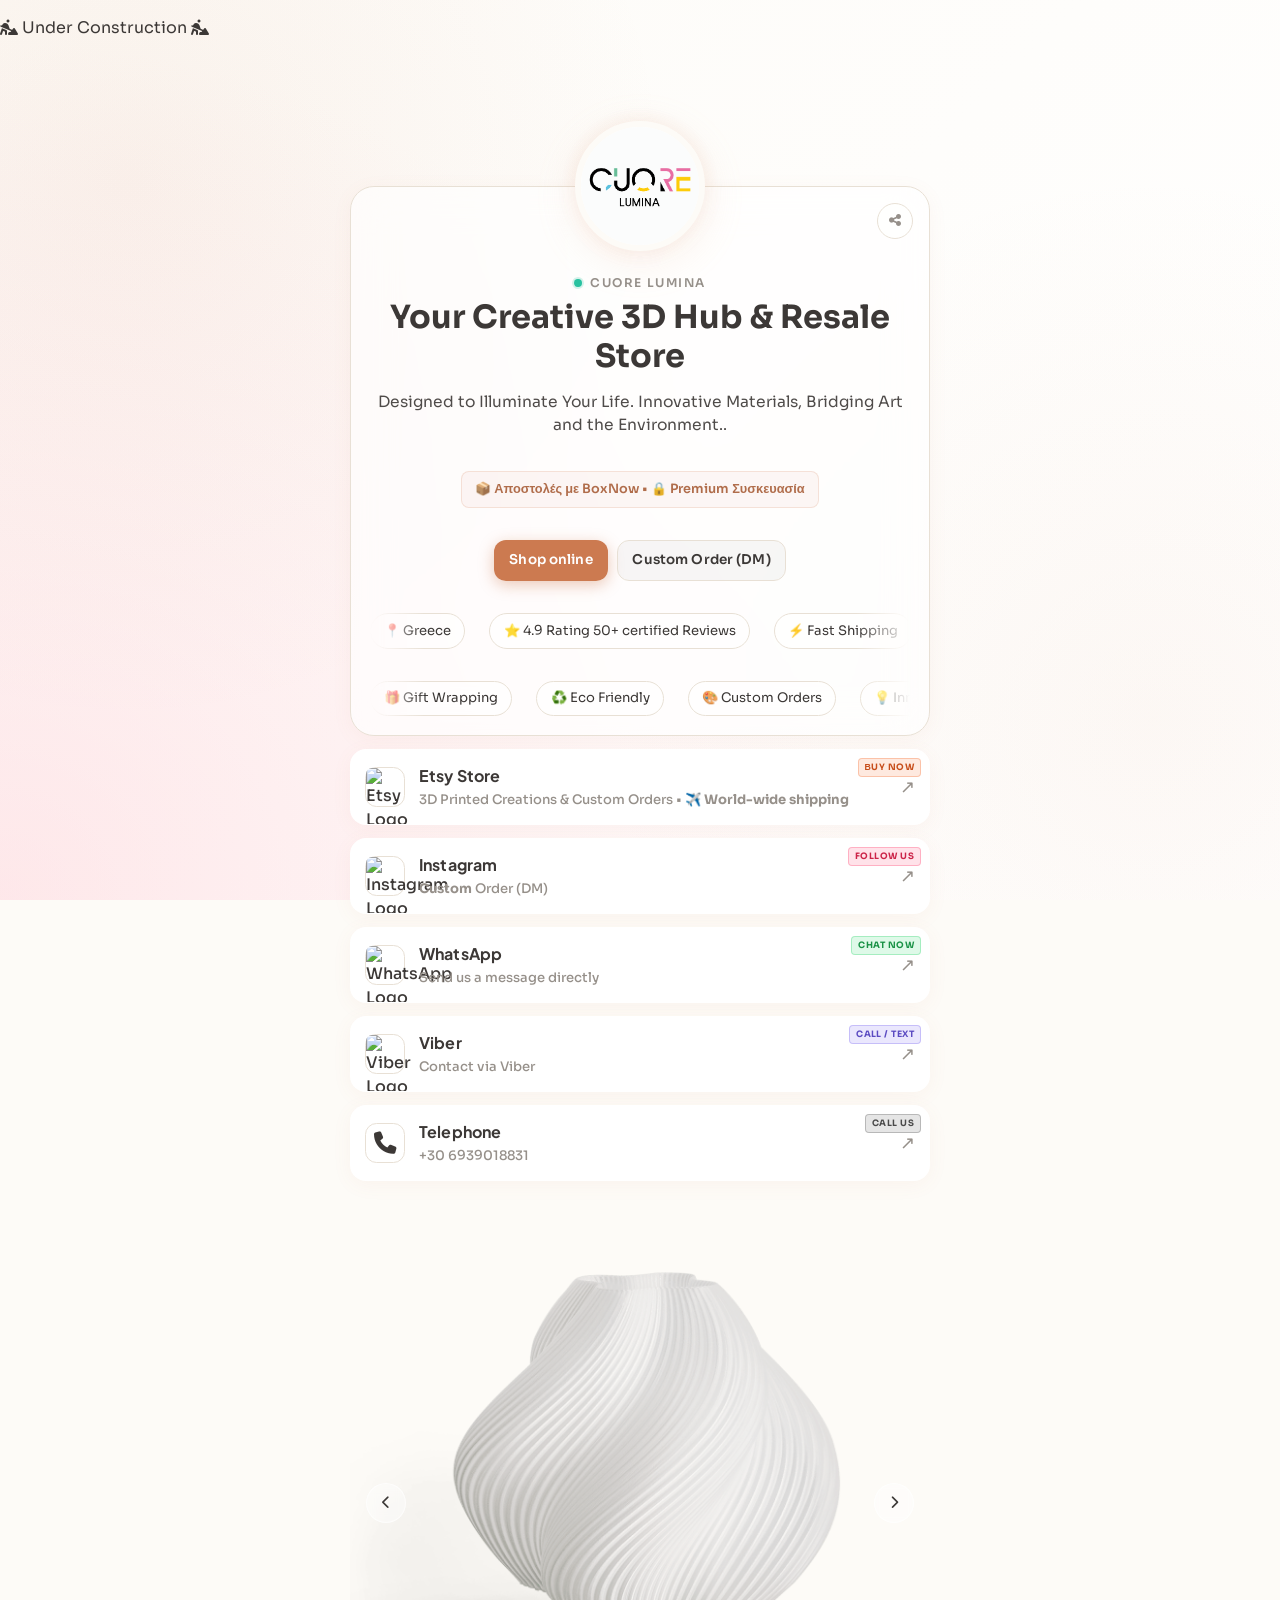
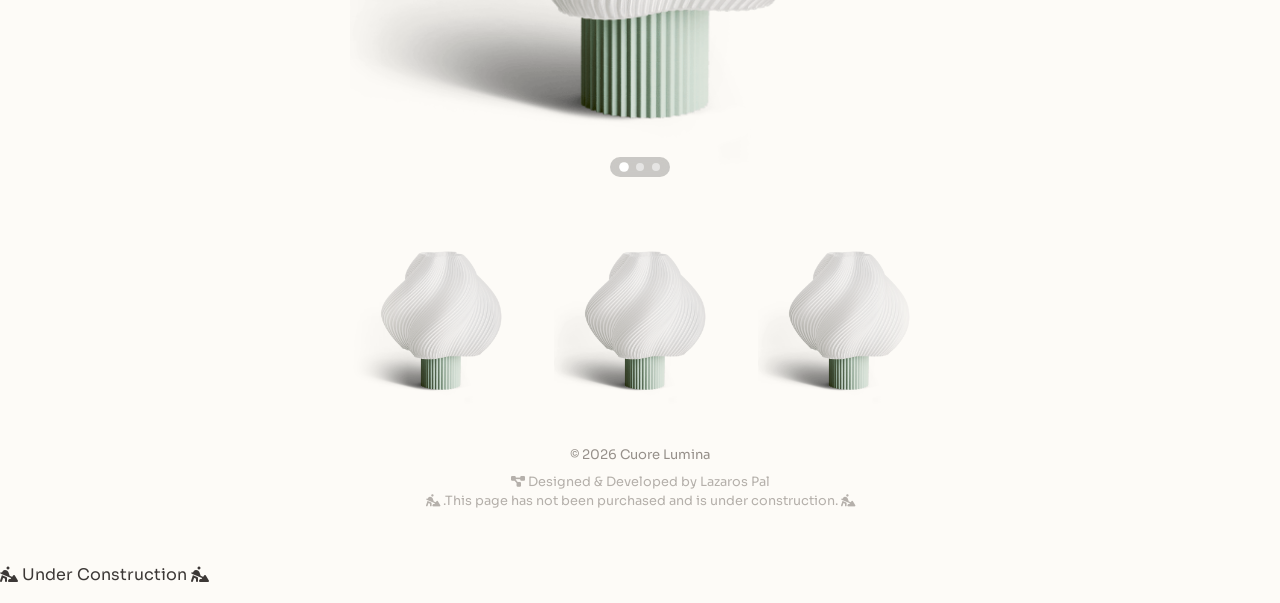
==== commit 55aa9ee7: "Add files via upload" ====
--- a/index.html
+++ b/index.html
@@ -64,6 +64,12 @@
     </script>
   </head>
   <body>
+    
+    <!-- Under Construction Top Stripe -->
+    <div class="under-construction-stripe under-construction-top">
+      <p><i class="fa-solid fa-person-digging"></i> Under Construction <i class="fa-solid fa-person-digging"></i></p>
+    </div>
+
     <!-- Loading Screen -->
     <div id="loader" class="loader-overlay">
       <div class="spinner-container">
@@ -85,7 +91,7 @@
         </button>
 
         <div class="profile-header">
-          <a href="/"><img src="imgs/cuore lumina.png" alt="Cuore Lumina Logo" class="profile-logo" width="96" height="96"></a>
+          <a href="#"><img src="imgs/cuore lumina.png" alt="Cuore Lumina Logo" class="profile-logo" width="96" height="96"></a>
           <div>
             <p class="eyebrow">
               <span class="status-dot"></span>
@@ -364,6 +370,8 @@
         <p>© <span id="year"></span> Cuore Lumina</p>
         <div class="developer-signature">
         <i class="fas fa-project-diagram"></i>  Designed & Developed by <a href="https://github.com/Lazpal" target="_blank" rel="noopener noreferrer">Lazaros Pal</a>
+        <br>
+        <i class="fa-solid fa-person-digging"></i> .This page has not been purchased and is under construction.  <i class="fa-solid fa-person-digging"></i>
     </div>  
     </footer>
     </main>
@@ -410,5 +418,10 @@
          }); 
       });
     </script>
+
+    <!-- Under Construction Bottom Stripe -->
+    <div class="under-construction-stripe under-construction-bottom">
+      <p><i class="fa-solid fa-person-digging"></i> Under Construction <i class="fa-solid fa-person-digging"></i></p>
+    </div>
   </body>
 </html>
